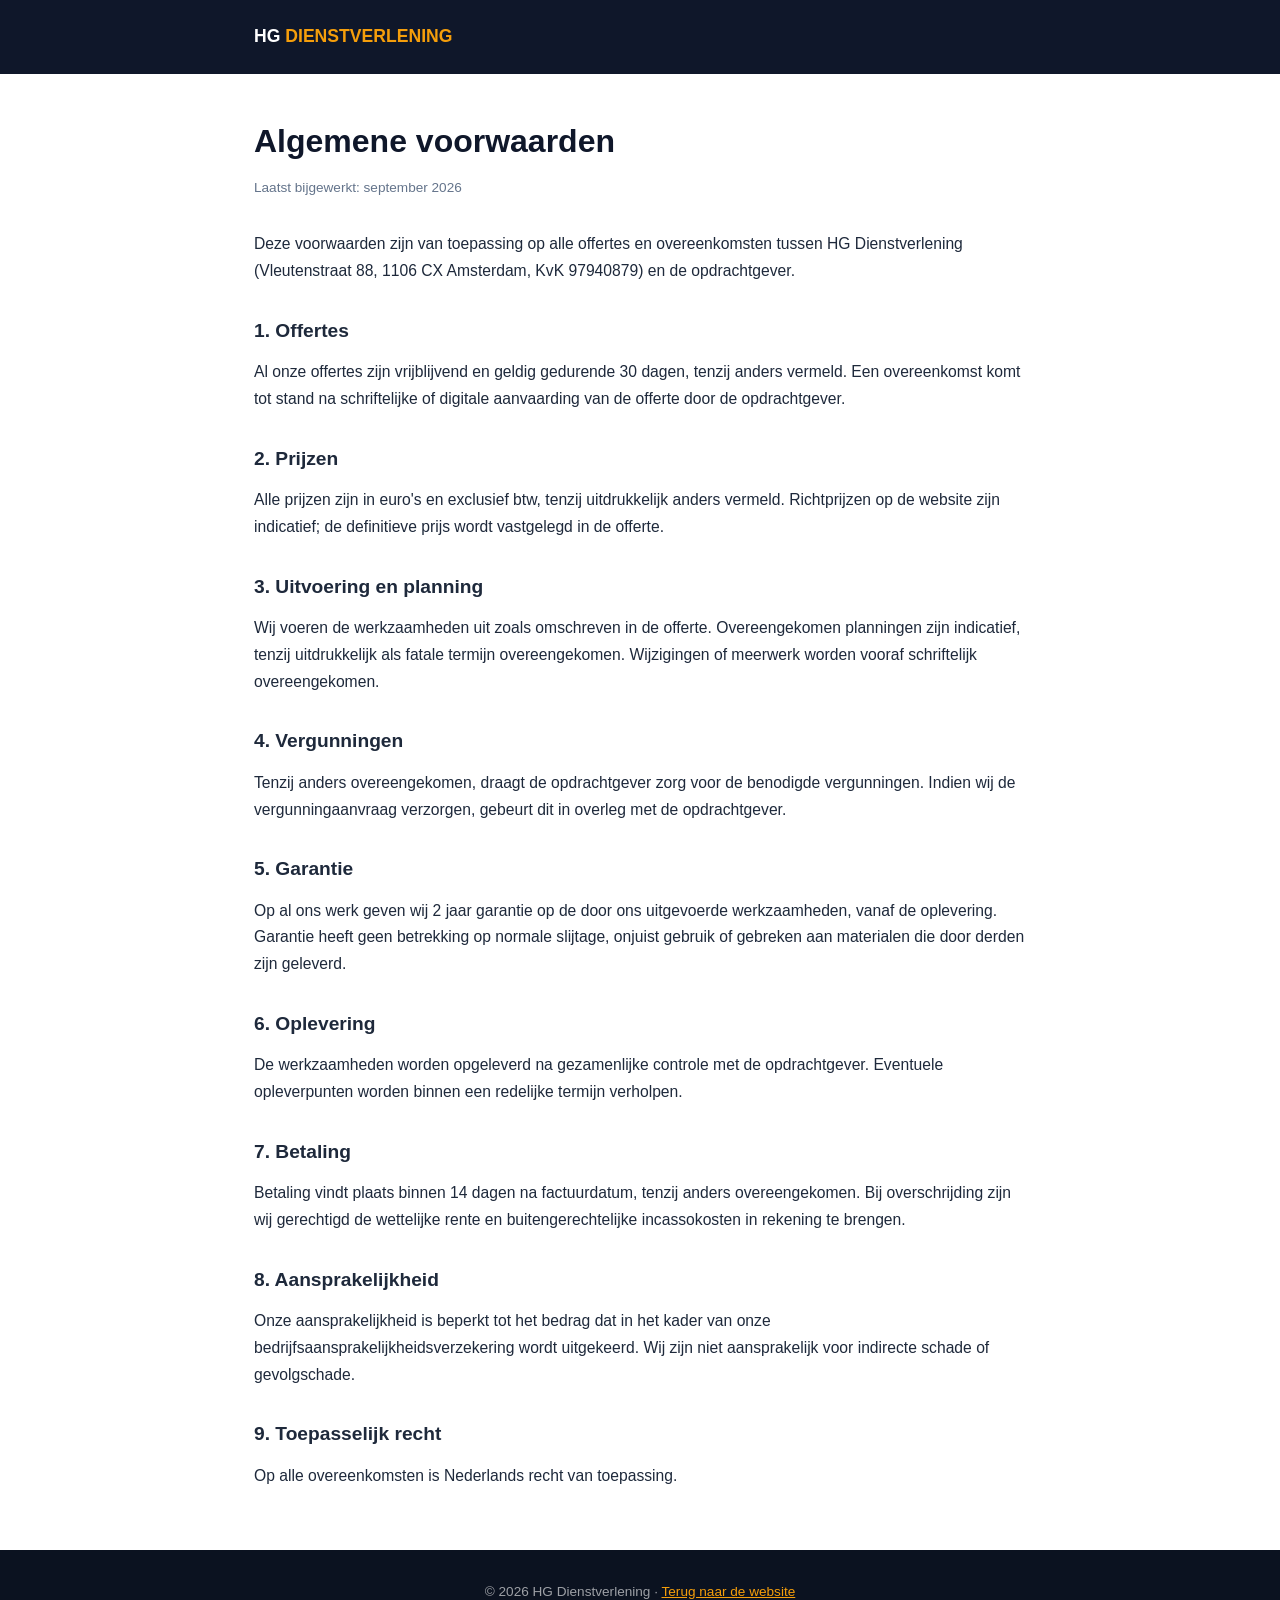
==== algemene-voorwaarden.html @ 522b7d90 "Audit-fixes: verwijder verzonnen reviews/stats, eerlijke claims, hero+SEO, sticky bar, lokale fonts," ====
<!DOCTYPE html>
<html lang="nl">
<head>
<meta charset="UTF-8">
<meta name="viewport" content="width=device-width, initial-scale=1.0">
<title>Algemene voorwaarden — HG Dienstverlening</title>
<meta name="robots" content="noindex">
<link rel="icon" type="image/png" href="hg-logo.png">
<link href="fonts.css" rel="stylesheet">
<style>
:root{--ink:#0f172a;--ink2:#1e293b;--accent:#f59e0b;--accent-dark:#d97706;--bg:#fff;--muted:#64748b;--head:'Archivo',sans-serif;--body:'Inter',sans-serif}
*{margin:0;padding:0;box-sizing:border-box}
body{font-family:var(--body);color:var(--ink);background:var(--bg);line-height:1.7}
.container{max-width:820px;margin:0 auto;padding:0 24px}
.topbar{background:#0f172a;padding:22px 0;margin-bottom:40px}
.topbar a{color:#fff;text-decoration:none;font-family:var(--head);font-weight:800;font-size:1.1rem}
.topbar b{color:var(--accent)}
h1{font-family:var(--head);font-weight:800;font-size:2rem;margin-bottom:8px}
.meta{color:var(--muted);font-size:.85rem;margin-bottom:32px}
h2{font-family:var(--head);font-weight:700;font-size:1.2rem;margin:30px 0 12px;color:var(--ink2)}
p,li{color:var(--ink2);font-size:.98rem}
ul{margin:12px 0 12px 22px}
li{margin-bottom:6px}
.footer{background:#0b1220;color:rgba(255,255,255,.6);margin-top:60px;padding:30px 0;text-align:center;font-size:.85rem}
.footer a{color:var(--accent)}
</style>
</head>
<body>
<div class="topbar"><div class="container"><a href="index.html">HG <b>DIENSTVERLENING</b></a></div></div>
<div class="container">
<h1>Algemene voorwaarden</h1>
<p class="meta">Laatst bijgewerkt: september 2026</p>

<p>Deze voorwaarden zijn van toepassing op alle offertes en overeenkomsten tussen HG Dienstverlening (Vleutenstraat 88, 1106 CX Amsterdam, KvK 97940879) en de opdrachtgever.</p>

<h2>1. Offertes</h2>
<p>Al onze offertes zijn vrijblijvend en geldig gedurende 30 dagen, tenzij anders vermeld. Een overeenkomst komt tot stand na schriftelijke of digitale aanvaarding van de offerte door de opdrachtgever.</p>

<h2>2. Prijzen</h2>
<p>Alle prijzen zijn in euro's en exclusief btw, tenzij uitdrukkelijk anders vermeld. Richtprijzen op de website zijn indicatief; de definitieve prijs wordt vastgelegd in de offerte.</p>

<h2>3. Uitvoering en planning</h2>
<p>Wij voeren de werkzaamheden uit zoals omschreven in de offerte. Overeengekomen planningen zijn indicatief, tenzij uitdrukkelijk als fatale termijn overeengekomen. Wijzigingen of meerwerk worden vooraf schriftelijk overeengekomen.</p>

<h2>4. Vergunningen</h2>
<p>Tenzij anders overeengekomen, draagt de opdrachtgever zorg voor de benodigde vergunningen. Indien wij de vergunningaanvraag verzorgen, gebeurt dit in overleg met de opdrachtgever.</p>

<h2>5. Garantie</h2>
<p>Op al ons werk geven wij 2 jaar garantie op de door ons uitgevoerde werkzaamheden, vanaf de oplevering. Garantie heeft geen betrekking op normale slijtage, onjuist gebruik of gebreken aan materialen die door derden zijn geleverd.</p>

<h2>6. Oplevering</h2>
<p>De werkzaamheden worden opgeleverd na gezamenlijke controle met de opdrachtgever. Eventuele opleverpunten worden binnen een redelijke termijn verholpen.</p>

<h2>7. Betaling</h2>
<p>Betaling vindt plaats binnen 14 dagen na factuurdatum, tenzij anders overeengekomen. Bij overschrijding zijn wij gerechtigd de wettelijke rente en buitengerechtelijke incassokosten in rekening te brengen.</p>

<h2>8. Aansprakelijkheid</h2>
<p>Onze aansprakelijkheid is beperkt tot het bedrag dat in het kader van onze bedrijfsaansprakelijkheidsverzekering wordt uitgekeerd. Wij zijn niet aansprakelijk voor indirecte schade of gevolgschade.</p>

<h2>9. Toepasselijk recht</h2>
<p>Op alle overeenkomsten is Nederlands recht van toepassing.</p>
</div>
<div class="footer"><div class="container">© 2026 HG Dienstverlening · <a href="index.html">Terug naar de website</a></div></div>
</body>
</html>
---- fonts.css ----
@font-face {
  font-family: 'Archivo';
  font-style: normal;
  font-weight: 500;
  font-stretch: normal;
  font-display: swap;
  src: url(fonts/font0.ttf) format('truetype');
}
@font-face {
  font-family: 'Archivo';
  font-style: normal;
  font-weight: 600;
  font-stretch: normal;
  font-display: swap;
  src: url(fonts/font1.ttf) format('truetype');
}
@font-face {
  font-family: 'Archivo';
  font-style: normal;
  font-weight: 700;
  font-stretch: normal;
  font-display: swap;
  src: url(fonts/font2.ttf) format('truetype');
}
@font-face {
  font-family: 'Archivo';
  font-style: normal;
  font-weight: 800;
  font-stretch: normal;
  font-display: swap;
  src: url(fonts/font3.ttf) format('truetype');
}
@font-face {
  font-family: 'Archivo';
  font-style: normal;
  font-weight: 900;
  font-stretch: normal;
  font-display: swap;
  src: url(fonts/font4.ttf) format('truetype');
}
@font-face {
  font-family: 'Inter';
  font-style: normal;
  font-weight: 400;
  font-display: swap;
  src: url(fonts/font5.ttf) format('truetype');
}
@font-face {
  font-family: 'Inter';
  font-style: normal;
  font-weight: 500;
  font-display: swap;
  src: url(fonts/font6.ttf) format('truetype');
}
@font-face {
  font-family: 'Inter';
  font-style: normal;
  font-weight: 600;
  font-display: swap;
  src: url(fonts/font7.ttf) format('truetype');
}
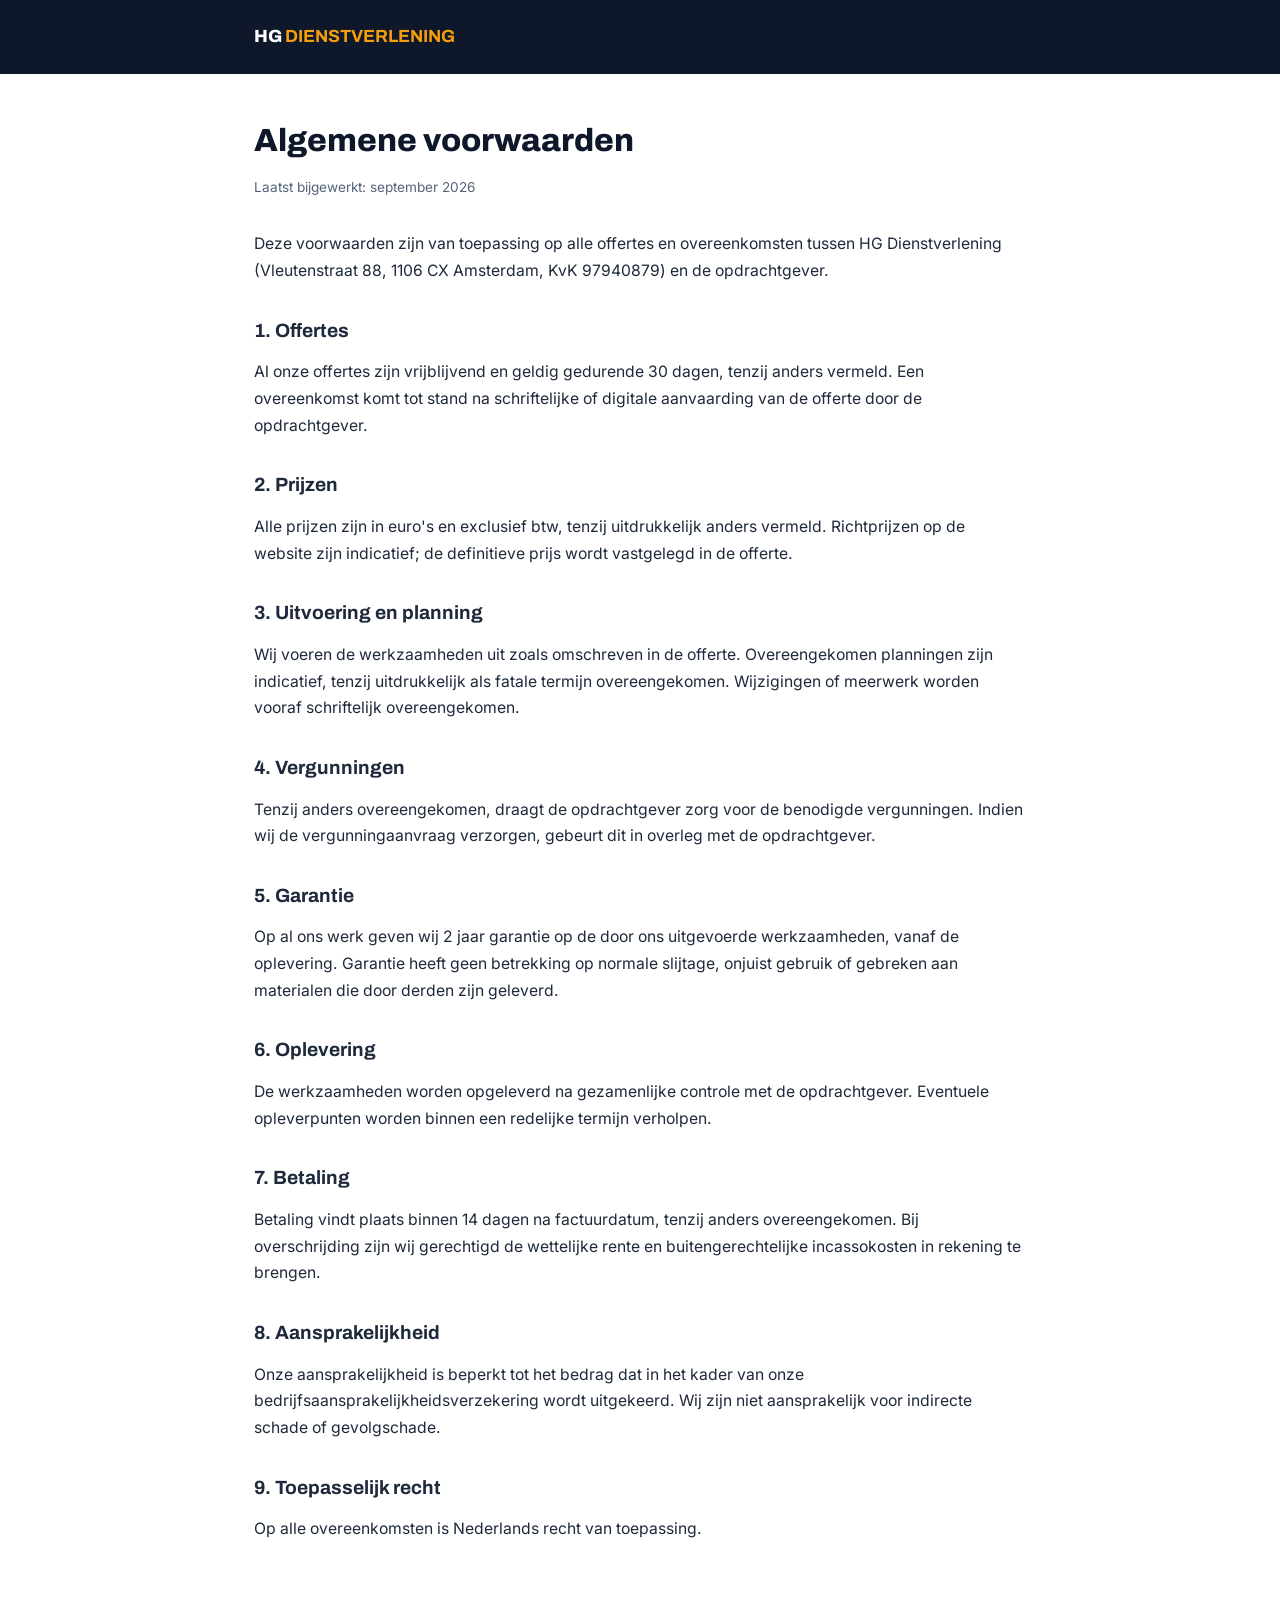
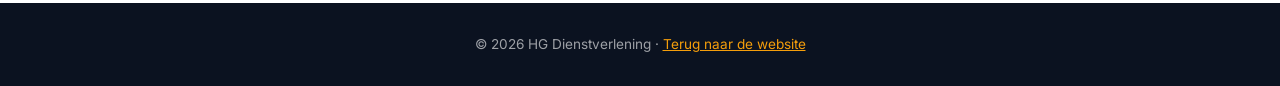
==== commit 27e12d4f: "Herontwerp homepage v2, spec-driven (SPEC.md + scripts/check-spec.mjs) - SPEC.md: tokens, bedrijfsge" ====
--- a/algemene-voorwaarden.html
+++ b/algemene-voorwaarden.html
@@ -8,7 +8,7 @@
 <link rel="icon" type="image/png" href="hg-logo.png">
 <link href="fonts.css" rel="stylesheet">
 <style>
-:root{--ink:#0f172a;--ink2:#1e293b;--accent:#f59e0b;--accent-dark:#d97706;--bg:#fff;--muted:#64748b;--head:'Archivo',sans-serif;--body:'Inter',sans-serif}
+:root{--ink:#0f172a;--ink2:#1e293b;--accent:#f59e0b;--accent-dark:#b45309;--bg:#fff;--muted:#55637a;--head:'Archivo',sans-serif;--body:'Inter',sans-serif}
 *{margin:0;padding:0;box-sizing:border-box}
 body{font-family:var(--body);color:var(--ink);background:var(--bg);line-height:1.7}
 .container{max-width:820px;margin:0 auto;padding:0 24px}
